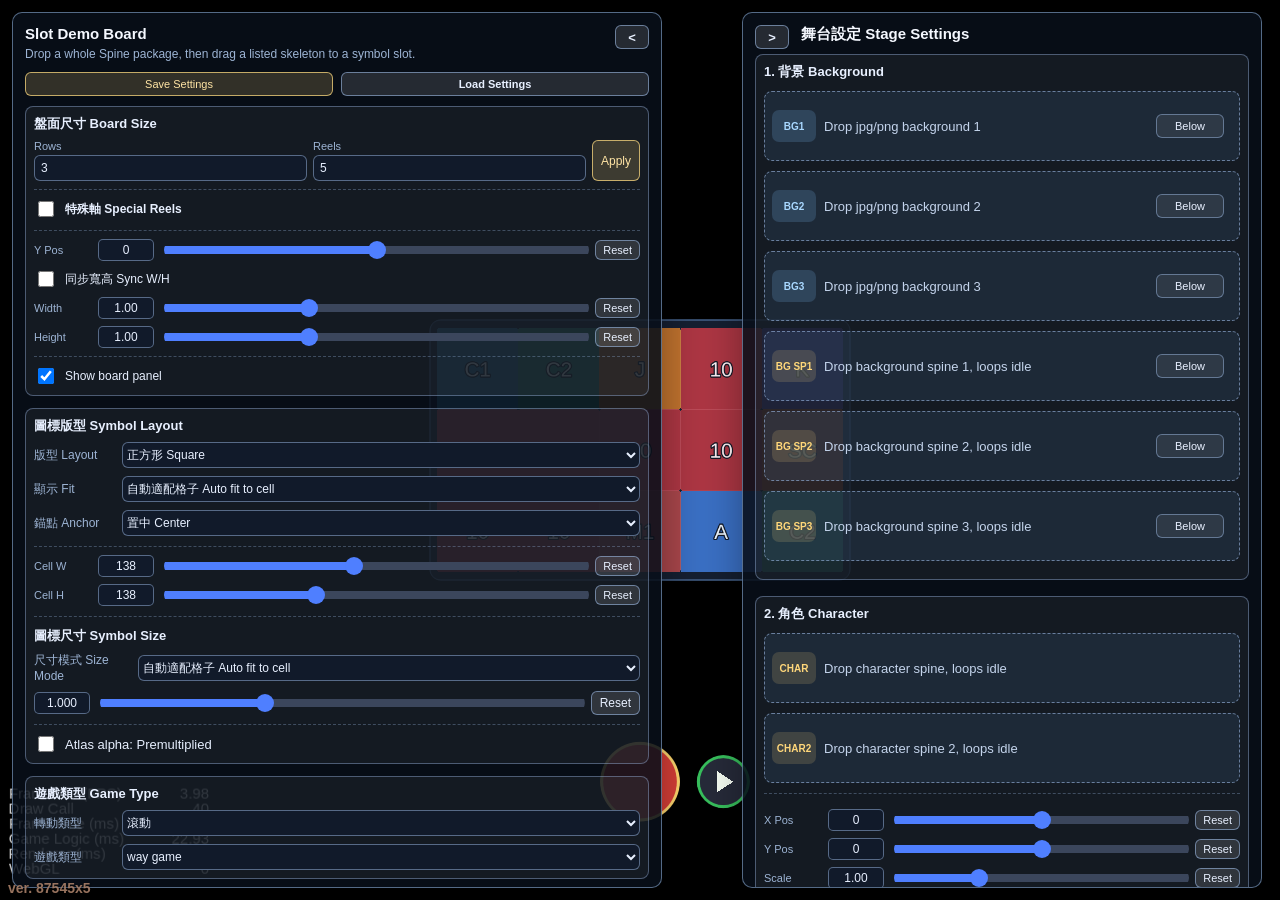
==== tools/demo/index.html @ 6a45a745 "更新demo" ====
<!DOCTYPE html>
<html>
<head>
  <meta charset="utf-8">

  <title>Cocos Creator | Demo_01</title>

  <!--http://www.html5rocks.com/en/mobile/mobifying/-->
  <meta name="viewport"
        content="width=device-width,user-scalable=no,initial-scale=1, minimum-scale=1,maximum-scale=1"/>

  <!--https://developer.apple.com/library/safari/documentation/AppleApplications/Reference/SafariHTMLRef/Articles/MetaTags.html-->
  <meta name="apple-mobile-web-app-capable" content="yes">
  <meta name="apple-mobile-web-app-status-bar-style" content="black-translucent">
  <meta name="format-detection" content="telephone=no">

  <!-- force webkit on 360 -->
  <meta name="renderer" content="webkit"/>
  <meta name="force-rendering" content="webkit"/>
  <!-- force edge on IE -->
  <meta http-equiv="X-UA-Compatible" content="IE=edge,chrome=1"/>
  <meta name="msapplication-tap-highlight" content="no">

  <!-- force full screen on some browser -->
  <meta name="full-screen" content="yes"/>
  <meta name="x5-fullscreen" content="true"/>
  <meta name="360-fullscreen" content="true"/>
  
  <!-- force screen orientation on some browser -->
  <meta name="screen-orientation" content=""/>
  <meta name="x5-orientation" content="">

  <!--fix fireball/issues/3568 -->
  <!--<meta name="browsermode" content="application">-->
  <meta name="x5-page-mode" content="app">

  <!--<link rel="apple-touch-icon" href=".png" />-->
  <!--<link rel="apple-touch-icon-precomposed" href=".png" />-->

  <link rel="stylesheet" type="text/css" href="style-mobile.6e9cd.css"/>
  <link rel="icon" href="favicon.8de18.ico"/>
</head>
<body>
  <canvas id="GameCanvas" oncontextmenu="event.preventDefault()" tabindex="0"></canvas>
  <div id="splash">
    <div class="progress-bar stripes">
      <span style="width: 0%"></span>
    </div>
  </div>

<script src="src/settings.7fab5.js" charset="utf-8"></script>

<script src="main.830b1.js" charset="utf-8"></script>

<script type="text/javascript">
(function () {
    // open web debugger console
    if (typeof VConsole !== 'undefined') {
        window.vConsole = new VConsole();
    }

    var debug = window._CCSettings.debug;
    var splash = document.getElementById('splash');
    splash.style.display = 'block';

    function loadScript (moduleName, cb) {
      function scriptLoaded () {
          document.body.removeChild(domScript);
          domScript.removeEventListener('load', scriptLoaded, false);
          cb && cb();
      };
      var domScript = document.createElement('script');
      domScript.async = true;
      domScript.src = moduleName;
      domScript.addEventListener('load', scriptLoaded, false);
      document.body.appendChild(domScript);
    }

    loadScript(debug ? 'cocos2d-js.js' : 'cocos2d-js-min.6bb28.js', function () {
      if (CC_PHYSICS_BUILTIN || CC_PHYSICS_CANNON) {
        loadScript(debug ? 'physics.js' : 'physics-min.30c61.js', window.boot);
      }
      else {
        window.boot();
      }
    });
})();
</script>
</body>
</html>
---- tools/demo/style-mobile.6e9cd.css ----
html {
  -ms-touch-action: none;
}

body, canvas, div {
  display: block;
  outline: none;
  -webkit-tap-highlight-color: rgba(0, 0, 0, 0);

  user-select: none;
  -moz-user-select: none;
  -webkit-user-select: none;
  -ms-user-select: none;
  -khtml-user-select: none;
  -webkit-tap-highlight-color: rgba(0, 0, 0, 0);
}

/* Remove spin of input type number */
input::-webkit-outer-spin-button,
input::-webkit-inner-spin-button {
  /* display: none; <- Crashes Chrome on hover */
  -webkit-appearance: none;
  margin: 0; /* <-- Apparently some margin are still there even though it's hidden */
}

body {
  position: absolute;
  top: 0;
  left: 0;
  width: 100%;
  height: 100%;
  padding: 0;
  border: 0;
  margin: 0;

  cursor: default;
  color: #888;
  background-color: #333;

  text-align: center;
  font-family: Helvetica, Verdana, Arial, sans-serif;

  display: flex;
  flex-direction: column;
  
  /* fix bug: https://github.com/cocos-creator/2d-tasks/issues/791 */
  /* overflow cannot be applied in Cocos2dGameContainer, 
  otherwise child elements will be hidden when Cocos2dGameContainer rotated 90 deg */
  overflow: hidden;
}

#Cocos2dGameContainer {
  position: absolute;
  margin: 0;
  left: 0px;
  top: 0px;

  display: -webkit-box;
  -webkit-box-orient: horizontal;
  -webkit-box-align: center;
  -webkit-box-pack: center;
}

canvas {
  background-color: rgba(0, 0, 0, 0);
}

a:link, a:visited {
  color: #666;
}

a:active, a:hover {
  color: #666;
}

p.header {
  font-size: small;
}

p.footer {
  font-size: x-small;
}

#splash {
  position: absolute;
  top: 0;
  left: 0;
  width: 100%;
  height: 100%;
  background: #171717 url(./splash.85cfd.png) no-repeat center;
  background-size: 45%;
}

.progress-bar {
    position: absolute;
    left: 27.5%;
    top: 80%;
    height: 3px;
    padding: 2px;
    width: 45%;
    border-radius: 7px;
    box-shadow: 0 1px 5px #000 inset, 0 1px 0 #444;           
}

.progress-bar span {
    display: block;
    height: 100%;
    border-radius: 3px;
    transition: width .4s ease-in-out;
    background-color: #3dc5de;
}

.stripes span {
    background-size: 30px 30px;
    background-image: linear-gradient(135deg, rgba(255, 255, 255, .15) 25%, transparent 25%,
                        transparent 50%, rgba(255, 255, 255, .15) 50%, rgba(255, 255, 255, .15) 75%,
                        transparent 75%, transparent);            
    
    animation: animate-stripes 1s linear infinite;             
}

@keyframes animate-stripes {
    0% {background-position: 0 0;} 100% {background-position: 60px 0;}
}
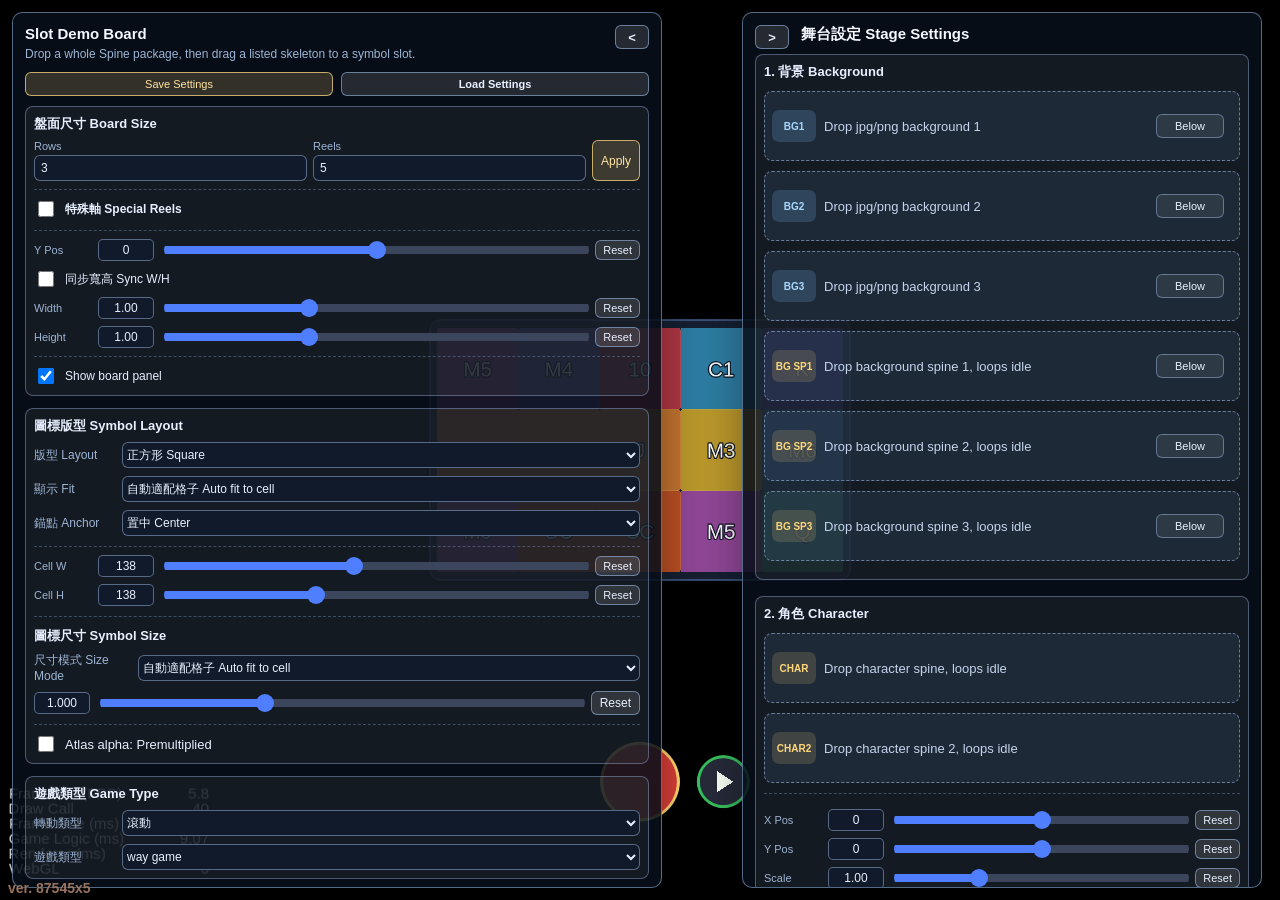
==== commit acdd6674: "demo" ====
--- a/tools/demo/index.html
+++ b/tools/demo/index.html
@@ -48,9 +48,9 @@
     </div>
   </div>
 
-<script src="src/settings.7fab5.js" charset="utf-8"></script>
+<script src="src/settings.8091b.js" charset="utf-8"></script>
 
-<script src="main.830b1.js" charset="utf-8"></script>
+<script src="main.5a8a9.js" charset="utf-8"></script>
 
 <script type="text/javascript">
 (function () {
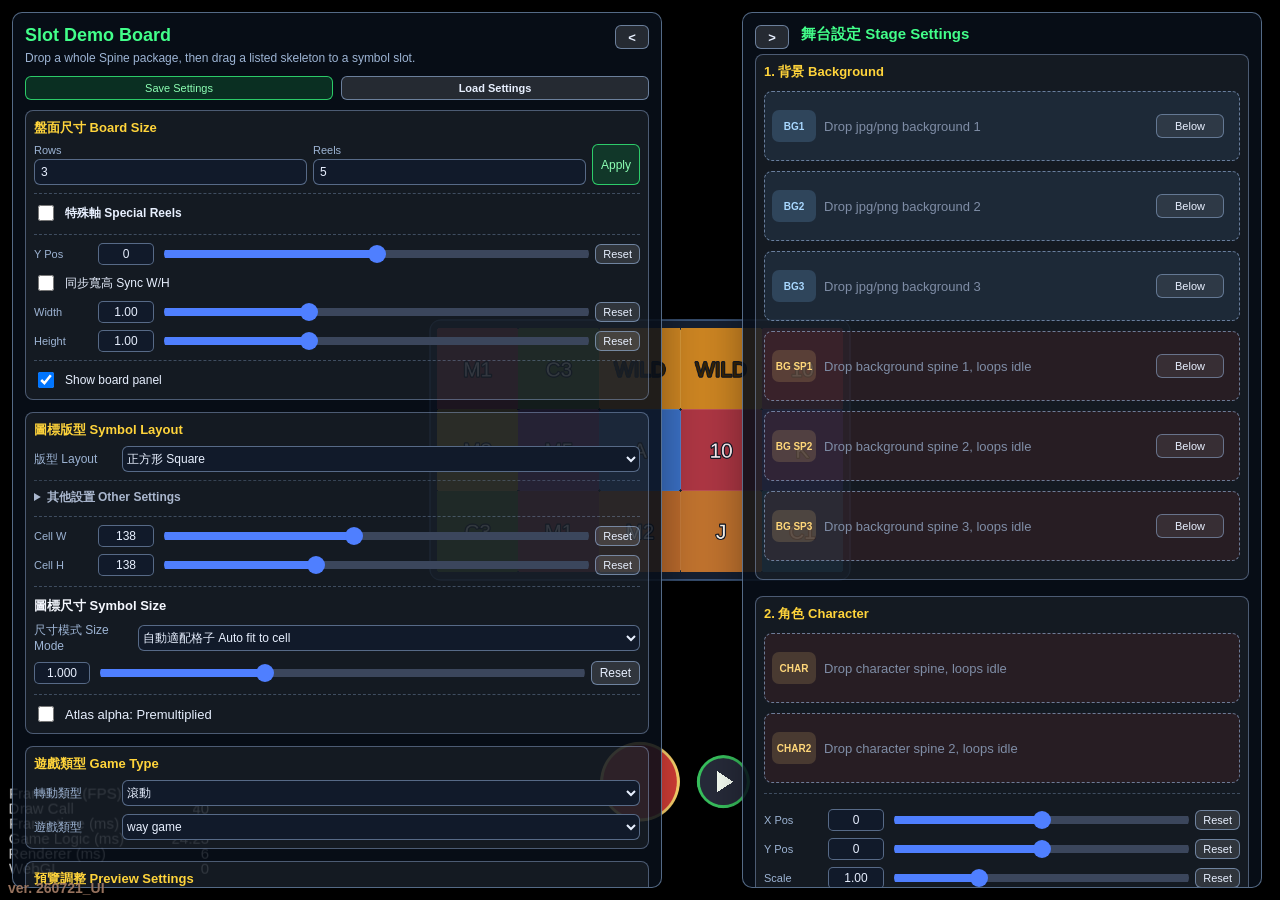
==== commit 54c0effe: "更新demo" ====
--- a/tools/demo/index.html
+++ b/tools/demo/index.html
@@ -48,9 +48,9 @@
     </div>
   </div>
 
-<script src="src/settings.8091b.js" charset="utf-8"></script>
+<script src="src/settings.a0e1d.js" charset="utf-8"></script>
 
-<script src="main.5a8a9.js" charset="utf-8"></script>
+<script src="main.90d56.js" charset="utf-8"></script>
 
 <script type="text/javascript">
 (function () {
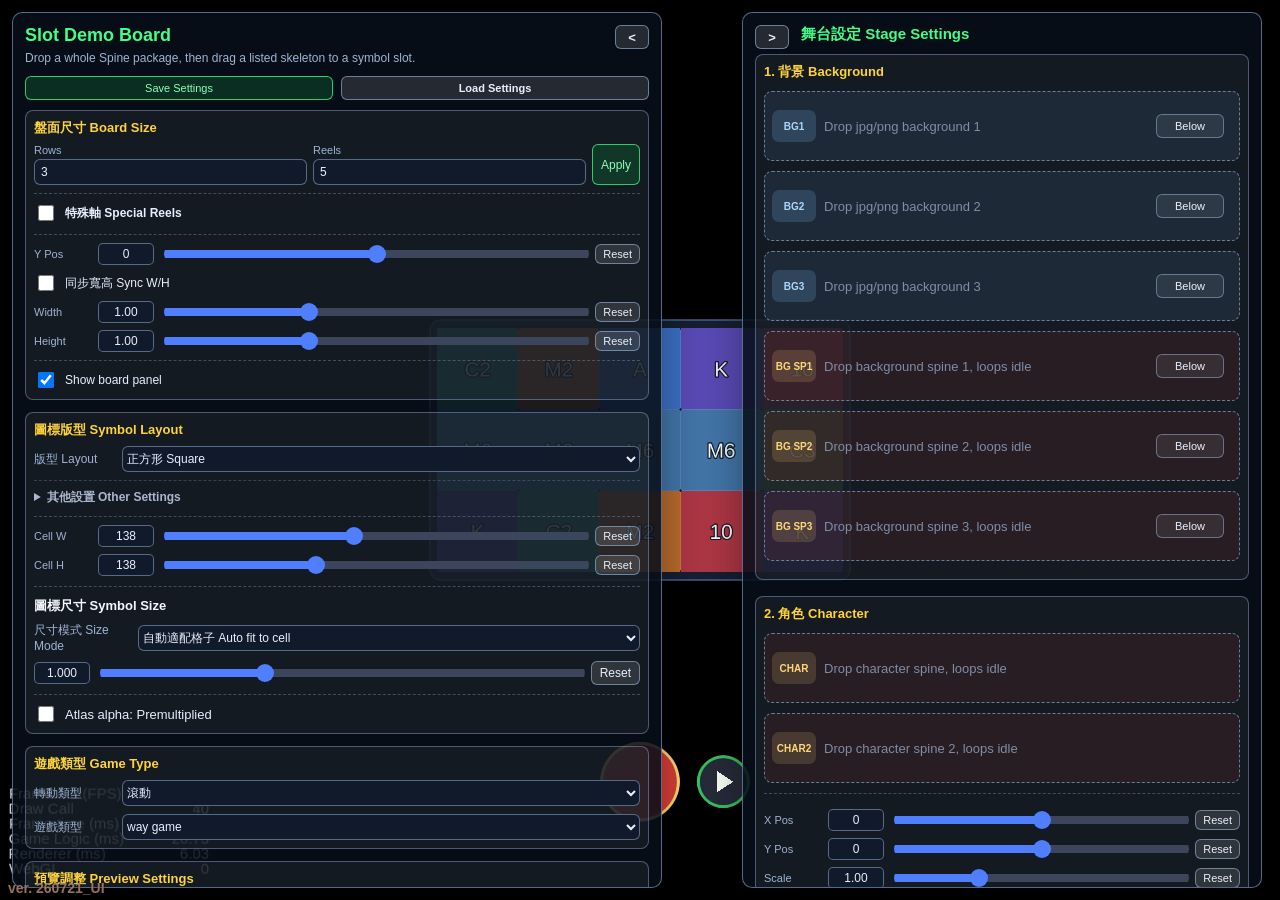
==== commit f8387351: "更新Demo" ====
--- a/tools/demo/index.html
+++ b/tools/demo/index.html
@@ -48,9 +48,9 @@
     </div>
   </div>
 
-<script src="src/settings.a0e1d.js" charset="utf-8"></script>
+<script src="src/settings.444cc.js" charset="utf-8"></script>
 
-<script src="main.90d56.js" charset="utf-8"></script>
+<script src="main.a2e55.js" charset="utf-8"></script>
 
 <script type="text/javascript">
 (function () {
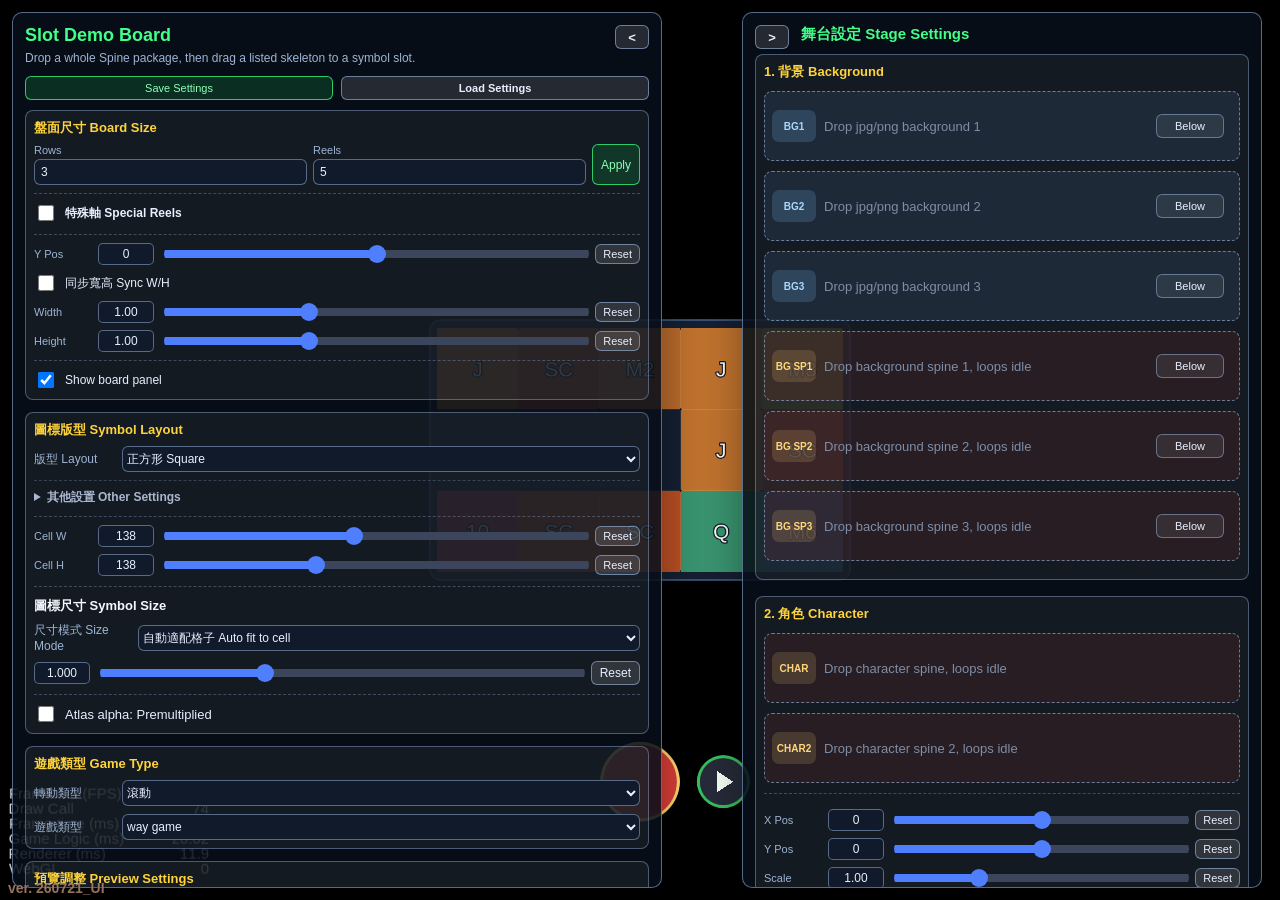
==== commit b2bcabe9: "demo 更新" ====
--- a/tools/demo/index.html
+++ b/tools/demo/index.html
@@ -48,9 +48,9 @@
     </div>
   </div>
 
-<script src="src/settings.444cc.js" charset="utf-8"></script>
+<script src="src/settings.48925.js" charset="utf-8"></script>
 
-<script src="main.a2e55.js" charset="utf-8"></script>
+<script src="main.0975d.js" charset="utf-8"></script>
 
 <script type="text/javascript">
 (function () {
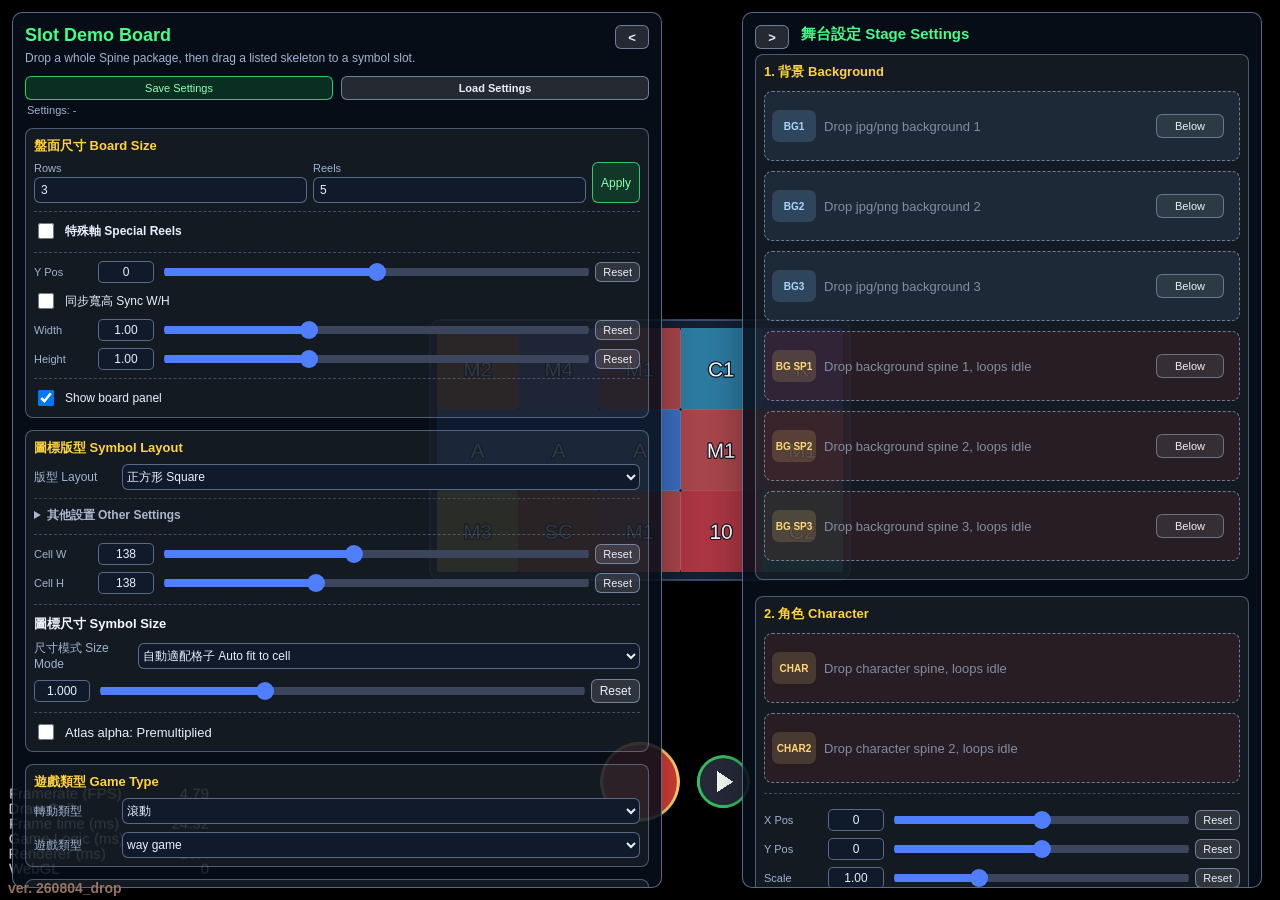
==== commit 274a70d7: "更新DEMO" ====
--- a/tools/demo/index.html
+++ b/tools/demo/index.html
@@ -48,9 +48,9 @@
     </div>
   </div>
 
-<script src="src/settings.48925.js" charset="utf-8"></script>
+<script src="src/settings.0a103.js" charset="utf-8"></script>
 
-<script src="main.0975d.js" charset="utf-8"></script>
+<script src="main.9ddc8.js" charset="utf-8"></script>
 
 <script type="text/javascript">
 (function () {
@@ -76,7 +76,7 @@
       document.body.appendChild(domScript);
     }
 
-    loadScript(debug ? 'cocos2d-js.js' : 'cocos2d-js-min.6bb28.js', function () {
+    loadScript(debug ? 'cocos2d-js.js' : 'cocos2d-js-min.10fbb.js', function () {
       if (CC_PHYSICS_BUILTIN || CC_PHYSICS_CANNON) {
         loadScript(debug ? 'physics.js' : 'physics-min.30c61.js', window.boot);
       }
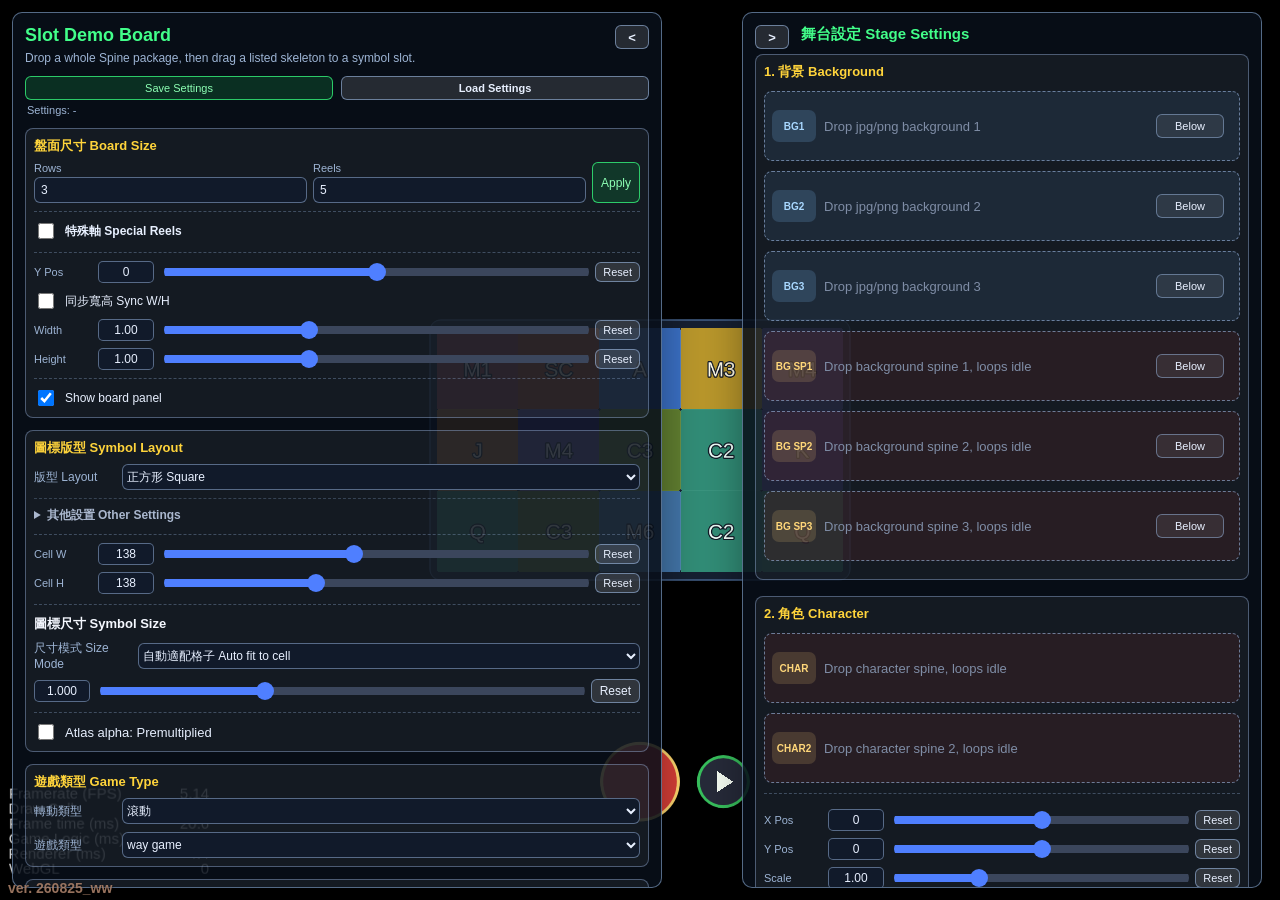
==== commit 79ffeb63: "更新demo" ====
--- a/tools/demo/index.html
+++ b/tools/demo/index.html
@@ -48,9 +48,9 @@
     </div>
   </div>
 
-<script src="src/settings.0a103.js" charset="utf-8"></script>
+<script src="src/settings.5732a.js" charset="utf-8"></script>
 
-<script src="main.9ddc8.js" charset="utf-8"></script>
+<script src="main.edb2a.js" charset="utf-8"></script>
 
 <script type="text/javascript">
 (function () {
@@ -76,7 +76,7 @@
       document.body.appendChild(domScript);
     }
 
-    loadScript(debug ? 'cocos2d-js.js' : 'cocos2d-js-min.10fbb.js', function () {
+    loadScript(debug ? 'cocos2d-js.js' : 'cocos2d-js-min.b43d1.js', function () {
       if (CC_PHYSICS_BUILTIN || CC_PHYSICS_CANNON) {
         loadScript(debug ? 'physics.js' : 'physics-min.30c61.js', window.boot);
       }
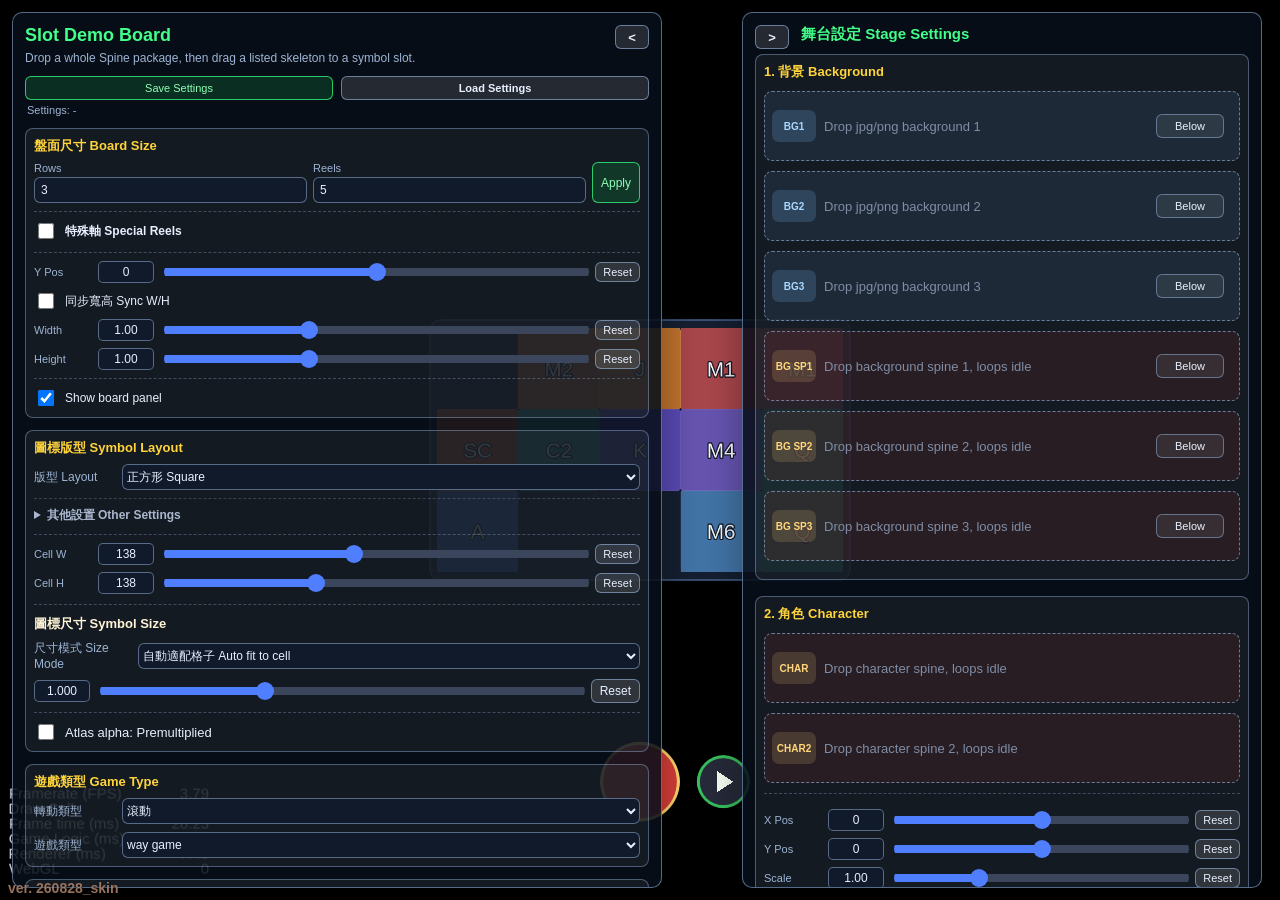
==== commit 4bfb2d26: "更新Demo" ====
--- a/tools/demo/index.html
+++ b/tools/demo/index.html
@@ -48,9 +48,9 @@
     </div>
   </div>
 
-<script src="src/settings.5732a.js" charset="utf-8"></script>
+<script src="src/settings.75821.js" charset="utf-8"></script>
 
-<script src="main.edb2a.js" charset="utf-8"></script>
+<script src="main.eea7c.js" charset="utf-8"></script>
 
 <script type="text/javascript">
 (function () {
